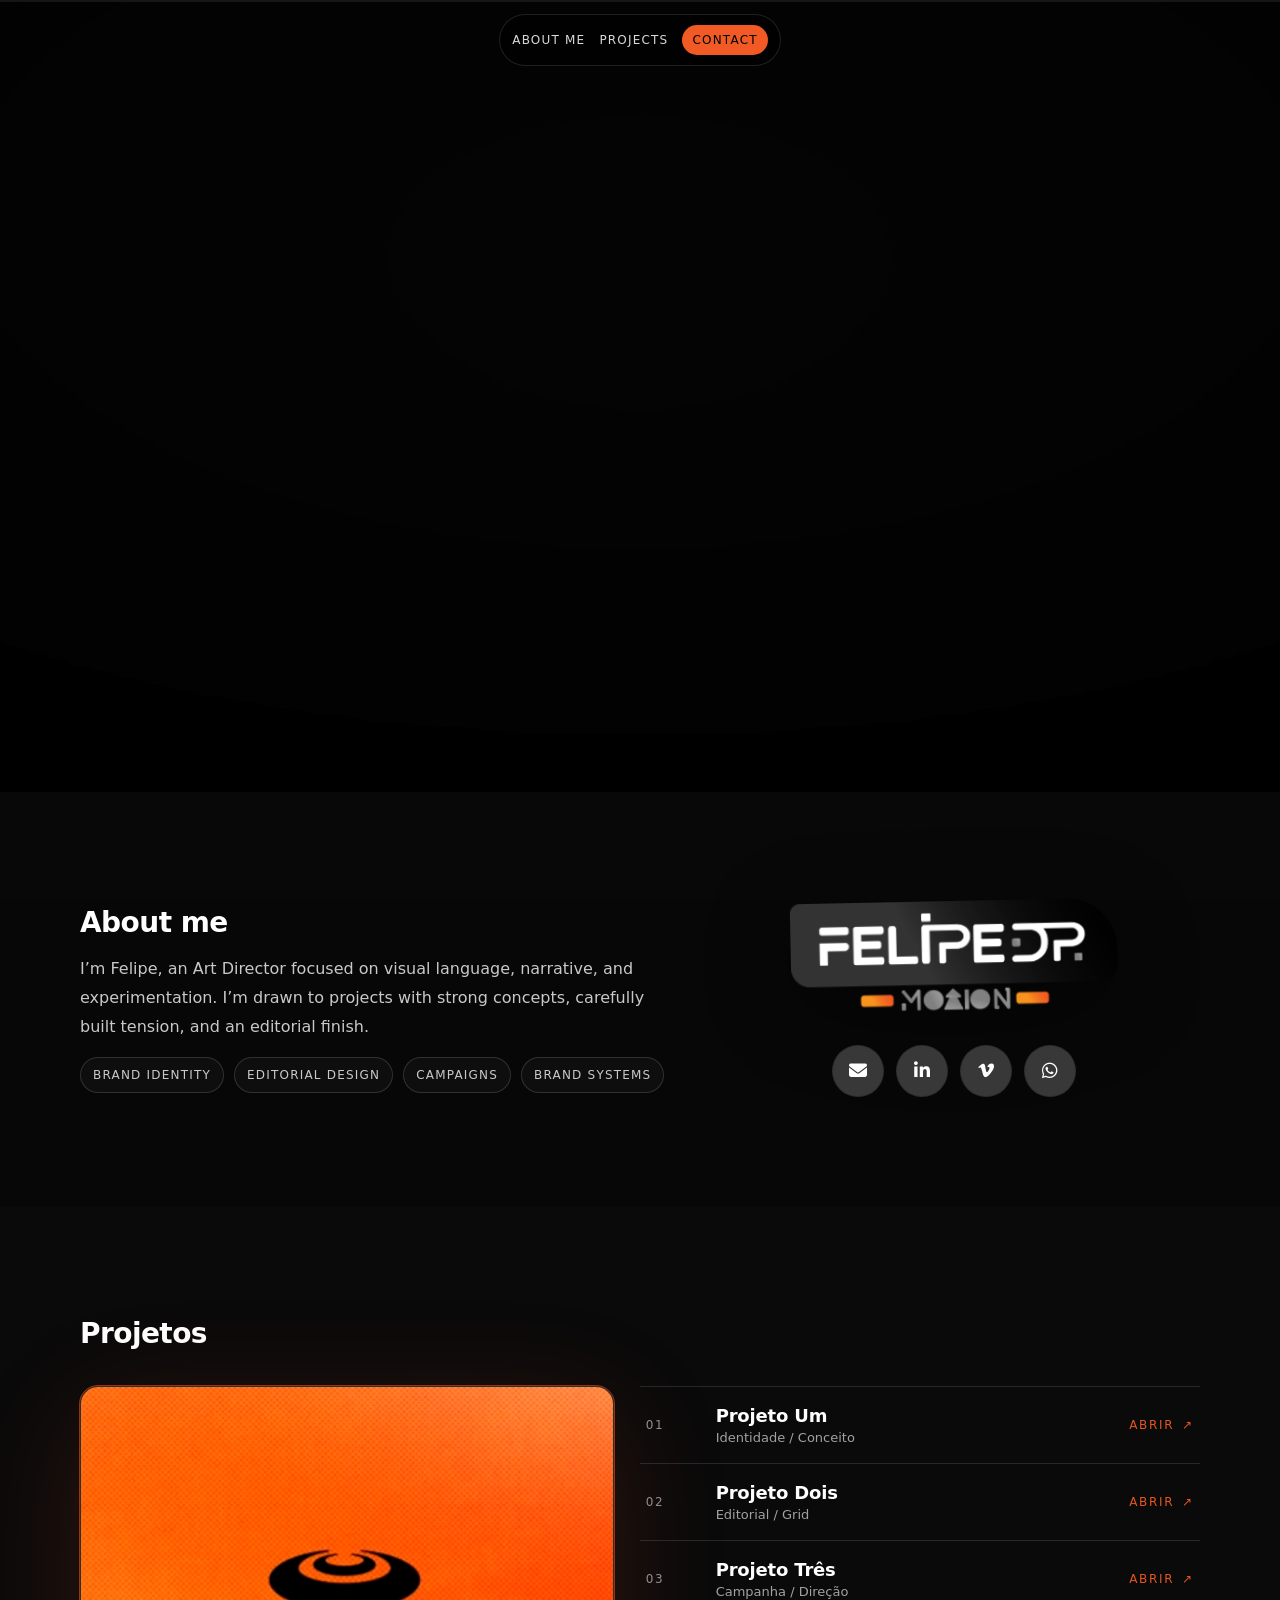
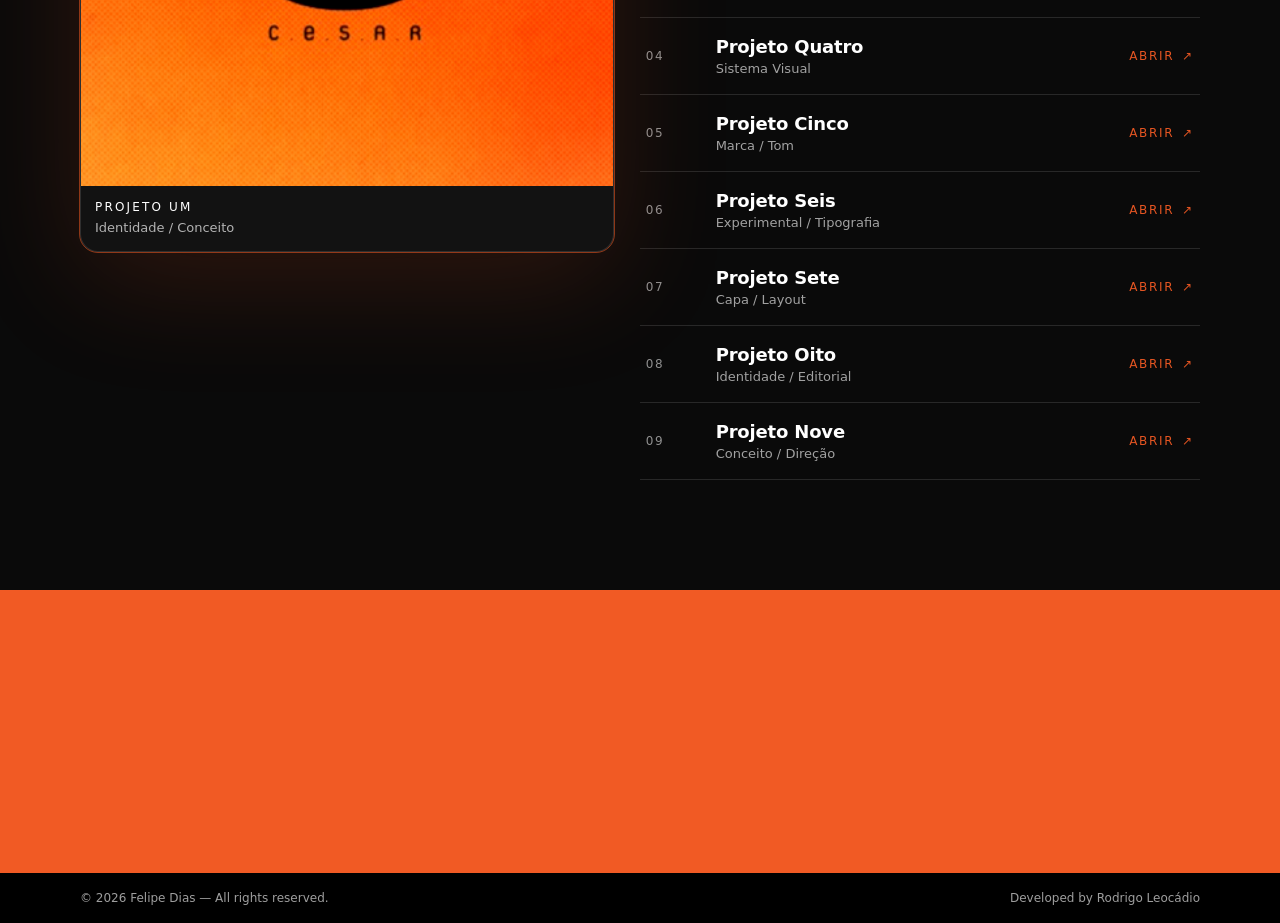
==== index.html @ 82142f61 "art_director_dias_start" ====
<!doctype html>
<html lang="pt-br">
<head>
  <meta charset="utf-8">
  <meta name="viewport" content="width=device-width, initial-scale=1">
  <title>Felipe • Direção de Arte</title>
  <meta name="description" content="Portfólio conceitual de Direção de Arte. Menos ruído. Mais intenção.">

  <!-- Font Awesome -->
  <link
    rel="stylesheet"
    href="https://cdnjs.cloudflare.com/ajax/libs/font-awesome/6.5.1/css/all.min.css"
    crossorigin="anonymous"
    referrerpolicy="no-referrer"
>

  <link rel="stylesheet" href="assets/css/styles.css">
</head>

<body>
  <!-- Scroll progress -->
  <div class="scroll-progress" aria-hidden="true">
    <div class="scroll-progress__bar" id="progressBar"></div>
  </div>

  <!-- Grain overlay -->
  <div class="grain" aria-hidden="true"></div>

  <!-- Header minimal (sem logo e sem nome) -->
  <header class="topbar">
    <nav class="nav nav--solo" aria-label="Navegação principal">
      <a href="#about">About me</a>
      <a href="#projetos">Projects</a>
      <a class="nav__cta" href="#contato">Contact</a>
    </nav>
  </header>

  <main id="top">
    <!-- HERO (somente vídeo) -->
    <section class="hero hero--clean" aria-label="Banner em vídeo">
      <video
        class="hero__video"
        src="assets/video/banner.mp4"
        autoplay
        muted
        loop
        playsinline
        preload="metadata"
      ></video>
      <div class="hero__veil hero__veil--soft" aria-hidden="true"></div>
    </section>

    <!-- ABOUT ME -->
    <section id="about" class="about section">
      <div class="container about__grid">
        <div class="about__left">
          <h2 class="section__title reveal">About me</h2>

          <p class="about__text reveal" style="--d: 120ms;">
            I’m Felipe, an Art Director focused on visual language, narrative, and experimentation.
            I’m drawn to projects with strong concepts, carefully built tension, and an editorial finish.
          </p>

          <div class="about__chips reveal" style="--d: 220ms;">
            <span class="chip">Brand Identity</span>
            <span class="chip">Editorial Design</span>
            <span class="chip">Campaigns</span>
            <span class="chip">Brand Systems</span>
          </div>
        </div>

        <!-- About right: sem card/vidro, só logo + ícones abaixo -->
        <div class="about__right reveal" style="--d: 160ms;">
          <div class="logo-plain">
            <img src="assets/img/logo.png" alt="Logo Felipe"> <br>

            <div class="contact__icons contact__icons--onabout" aria-label="Links de contato">
              <a class="icon-btn" href="mailto:felipe@email.com" aria-label="Email" title="Email">
                <i class="fa-solid fa-envelope"></i>
              </a>

              <a class="icon-btn" href="#" target="_blank" rel="noopener" aria-label="LinkedIn" title="LinkedIn">
                <i class="fa-brands fa-linkedin-in"></i>
              </a>

              <a class="icon-btn" href="#" target="_blank" rel="noopener" aria-label="Vimeo" title="Vimeo">
                <i class="fa-brands fa-vimeo-v"></i>
              </a>

              <a class="icon-btn" href="#" target="_blank" rel="noopener" aria-label="WhatsApp" title="WhatsApp">
                <i class="fa-brands fa-whatsapp"></i>
              </a>
            </div>
          </div>
        </div>
      </div>
    </section>

    <!-- PROJETOS -->
    <section id="projetos" class="projects section">
      <div class="container">
        <div class="projects__head">
          <h2 class="section__title reveal">Projetos</h2>
        </div>

        <div class="projects__layout">
          <aside class="preview reveal" style="--d: 160ms;" aria-hidden="true">
            <div class="preview__media">
              <img id="previewImg" alt="">
            </div>
            <div class="preview__meta">
              <div class="preview__title" id="previewTitle"></div>
              <div class="preview__tag" id="previewTag"></div>
            </div>
          </aside>

          <ol class="project-list" id="projectList"></ol>
        </div>
      </div>
    </section>

    <!-- CONTATO (sem card, centralizado) -->
    <section id="contato" class="contact">
      <div class="container contact__inner reveal">
        <h2 class="contact__title">Contact</h2>

        <div class="contact__icons contact__icons--center" aria-label="Links de contato">
          <a class="icon-btn icon-btn--dark" href="mailto:felipe@email.com" aria-label="Email" title="Email">
            <i class="fa-solid fa-envelope"></i>
          </a>

          <a class="icon-btn icon-btn--dark" href="#" target="_blank" rel="noopener" aria-label="LinkedIn" title="LinkedIn">
            <i class="fa-brands fa-linkedin-in"></i>
          </a>

          <a class="icon-btn icon-btn--dark" href="#" target="_blank" rel="noopener" aria-label="Vimeo" title="Vimeo">
            <i class="fa-brands fa-vimeo-v"></i>
          </a>

          <a class="icon-btn icon-btn--dark" href="#" target="_blank" rel="noopener" aria-label="WhatsApp" title="WhatsApp">
            <i class="fa-brands fa-whatsapp"></i>
          </a>
        </div>
      </div>
    </section>

    <footer class="footer">
      <div class="container footer__inner">
        <span class="muted">
          © <span id="year"></span> Felipe Dias — All rights reserved.</span>

        <span class="muted">
          Developed by
          <a
            href="https://www.linkedin.com/in/rdleocadio/"
            target="_blank"
            rel="noopener noreferrer"
            aria-label="LinkedIn de Rodrigo Leocádio"
          >
            Rodrigo Leocádio
          </a>
        </span>
      </div>
    </footer>
  </main>

  <script src="assets/js/main.js"></script>
</body>
</html>
---- assets/css/styles.css ----
:root{
  --orange:#F15A24;
  --black:#000000;

  --bg:#070707;
  --ink:#ffffff;

  --radius:18px;
  --shadow: 0 18px 70px rgba(0,0,0,.45);

  --container: 1120px;
}

*{ box-sizing:border-box; }
html{ scroll-behavior:smooth; }

body{
  margin:0;
  font-family: ui-sans-serif, system-ui, -apple-system, Segoe UI, Roboto, Helvetica, Arial;
  background: var(--bg);
  color: var(--ink);
  overflow-x: hidden;
}

a{ color:inherit; text-decoration:none; }
.container{ width:min(var(--container), calc(100% - 40px)); margin:0 auto; }

.muted{ color: rgba(255,255,255,.62); }

.scroll-progress{
  position:fixed; inset:0 0 auto 0;
  height:2px;
  background: rgba(255,255,255,.08);
  z-index: 1000;
}
.scroll-progress__bar{
  height:100%;
  width:0%;
  background: var(--orange);
  transform-origin: left center;
}

.grain{
  position:fixed; inset:0;
  pointer-events:none;
  z-index: 3;
  opacity:.14;
  background-image: url("data:image/svg+xml,%3Csvg xmlns='http://www.w3.org/2000/svg' width='260' height='260'%3E%3Cfilter id='n'%3E%3CfeTurbulence type='fractalNoise' baseFrequency='.9' numOctaves='3' stitchTiles='stitch'/%3E%3C/filter%3E%3Crect width='260' height='260' filter='url(%23n)' opacity='.7'/%3E%3C/svg%3E");
  mix-blend-mode: overlay;
}

.topbar{
  position:fixed;
  top:14px; left:0; right:0;
  z-index: 900;
  display:flex;
  justify-content:center;
  padding: 0 18px;
  pointer-events:none;
}
.topbar > *{ pointer-events:auto; }

.nav{
  display:flex;
  align-items:center;
  gap:14px;
  padding:10px 12px;
  border: 1px solid rgba(255,255,255,.12);
  border-radius: 999px;
  background: rgba(0,0,0,.40);
  backdrop-filter: blur(12px);
}

.nav a{
  font-size: 12px;
  letter-spacing:.10em;
  text-transform: uppercase;
  opacity:.85;
  transition: opacity .2s ease, transform .2s ease;
}
.nav a:hover{
  opacity: 1;
  transform: translateY(-1px);
}
.nav__cta{
  color: var(--black);
  background: var(--orange);
  padding: 8px 10px;
  border-radius: 999px;
  opacity: 1 !important;
}

.hero{
  position:relative;
  min-height: 88svh;
  overflow:hidden;
  isolation:isolate;
}
.hero__video{
  position:absolute; inset:0;
  width:100%;
  height:100%;
  object-fit:cover;
  z-index: 0;
  transform: scale(1.06);
  filter: contrast(1.08) saturate(.95);
  will-change: transform;
}
.hero__veil{
  position:absolute; inset:0;
  z-index:1;
}
.hero__veil--soft{
  background:
    radial-gradient(1000px 520px at 50% 45%, rgba(0,0,0,.12), rgba(0,0,0,.72)),
    linear-gradient(180deg, rgba(0,0,0,.22), rgba(0,0,0,.72));
}

.section{ padding: 110px 0; }
.section__title{
  margin:0 0 10px 0;
  font-size: 28px;
  letter-spacing: -0.02em;
}
.section__sub{
  margin:0;
  color: rgba(255,255,255,.65);
  max-width: 65ch;
}

.about{ background: #070707; }
.about__grid{
  display:grid;
  grid-template-columns: 1.1fr .9fr;
  gap: 26px;
  align-items:center;
}
.about__text{
  color: rgba(255,255,255,.78);
  line-height: 1.8;
  max-width: 70ch;
}
.about__chips{
  display:flex;
  flex-wrap:wrap;
  gap:10px;
  margin-top: 14px;
}
.chip{
  border: 1px solid rgba(255,255,255,.14);
  background: rgba(255,255,255,.03);
  border-radius: 999px;
  padding: 10px 12px;
  font-size: 12px;
  letter-spacing:.10em;
  text-transform: uppercase;
  color: rgba(255,255,255,.78);
}

.logo-plain{
  display:flex;
  flex-direction:column;
  align-items:center;
  text-align:center;
  gap: 14px;
}
.logo-plain br{ display:none; }

.logo-plain img{
  width: min(320px, 78%);
  height: auto;
  object-fit: contain;
  display:block;
  filter: drop-shadow(0 18px 40px rgba(0,0,0,.45));
  transform: rotate(-1.2deg) scale(1.02);
  transition: transform .28s cubic-bezier(.2,.9,.2,1), filter .28s cubic-bezier(.2,.9,.2,1);
}
.logo-plain:hover img{
  transform: rotate(-0.2deg) scale(1.035) translateY(-1px);
  filter: drop-shadow(0 22px 58px rgba(0,0,0,.55));
}

.contact__icons{
  display:flex;
  gap: 12px;
  flex-wrap:wrap;
  justify-content:center;
}
.contact__icons--onabout{ justify-content:flex-start; }
.contact__icons--center{ justify-content:center; }

.logo-plain .contact__icons{
  justify-content:center;
  position: relative;
  padding-top: 22px;
}

.logo-plain .contact__icons::before{
  content:"";
  position:absolute;
  top: 0;
  left: 50%;
  width: min(280px, 74%);
  height: 7px;
  border-radius: 999px;
  background: var(--orange);
  opacity: 0;
  transform: translateX(-50%) scaleX(0);
  transform-origin: left center;
  transition: opacity .18s ease, transform .55s cubic-bezier(.2,.9,.2,1);
}

.logo-plain:hover .contact__icons::before{
  opacity: .95;
  transform: translateX(-50%) scaleX(1);
  animation: drawLine 650ms cubic-bezier(.2,.9,.2,1) both;
}

@keyframes drawLine{
  0%   { transform: translateX(-50%) scaleX(0); }
  70%  { transform: translateX(-50%) scaleX(1.03); }
  100% { transform: translateX(-50%) scaleX(1); }
}

.projects{ background: #0a0a0a; }
.projects__head{
  display:flex;
  align-items:flex-end;
  justify-content:space-between;
  gap: 20px;
  flex-wrap:wrap;
}
.projects__layout{
  margin-top: 26px;
  display:grid;
  grid-template-columns: 1fr 1.05fr;
  gap: 26px;
  align-items:start;
}

.preview{
  position: sticky;
  top: 96px;
  border-radius: var(--radius);
  overflow:hidden;
  border: 1px solid rgba(255,255,255,.12);
  background: rgba(255,255,255,.035);
  box-shadow: var(--shadow);
  transform: translateY(0);
  transition: box-shadow .25s ease, outline-color .25s ease, transform .25s ease;
}
.preview.is-active{
  outline: 1px solid rgba(241,90,36,.55);
  box-shadow: 0 28px 120px rgba(241,90,36,.16);
  transform: translateY(-2px);
}
.preview__media{
  aspect-ratio: 4 / 3;
  background: rgba(255,255,255,.06);
  overflow:hidden;
}
.preview__media img{
  width:100%;
  height:100%;
  object-fit: cover;
  display:block;
  transform: scale(1.06);
  filter: contrast(1.08) saturate(.96);
  transition: transform .35s ease, filter .35s ease;
  will-change: transform;
}
.preview.is-active .preview__media img{
  transform: scale(1.12);
  filter: contrast(1.10) saturate(1.02);
}
.preview__meta{
  padding: 14px 14px 16px 14px;
  display:flex;
  flex-direction:column;
  gap:6px;
}
.preview__title{
  font-size: 12px;
  letter-spacing:.18em;
  text-transform: uppercase;
}
.preview__tag{
  color: rgba(255,255,255,.68);
  font-size: 13px;
}

.project-list{
  list-style:none;
  padding:0;
  margin:0;
  border-top: 1px solid rgba(255,255,255,.12);
}
.project{
  padding: 18px 6px;
  border-bottom: 1px solid rgba(255,255,255,.12);
  display:grid;
  grid-template-columns: 56px 1fr auto;
  gap: 14px;
  align-items:center;
  cursor:pointer;
  transition: background .18s ease, transform .18s ease;
}
.project:hover{
  background: rgba(255,255,255,.035);
  transform: translateY(-1px);
}
.project__n{
  color: rgba(255,255,255,.55);
  font-size: 12px;
  letter-spacing:.14em;
}
.project__title{
  font-size: 18px;
  letter-spacing: -0.01em;
  margin:0;
}
.project__meta{
  color: rgba(255,255,255,.62);
  font-size: 13px;
  margin-top: 4px;
}
.project__cta{
  font-size: 12px;
  letter-spacing:.14em;
  text-transform: uppercase;
  color: var(--orange);
  opacity: .95;
}
.project__cta::after{
  content:"↗";
  margin-left: 8px;
}

.contact{
  background: var(--orange);
  color: var(--black);
  padding: 90px 0;
}
.contact__inner{
  padding: 0;
  background: transparent;
  border: 0;
  backdrop-filter: none;
  display:flex;
  flex-direction:column;
  align-items:center;
  justify-content:center;
  text-align:center;
  gap: 18px;
}
.contact__title{
  margin:0;
  font-size: clamp(26px, 2.2vw, 38px);
  letter-spacing: -0.02em;
}

.icon-btn{
  width: 52px;
  height: 52px;
  display:grid;
  place-items:center;
  border-radius: 999px;
  border: 1px solid rgba(0,0,0,.18);
  background: rgba(255,255,255,.20);
  transition: transform .18s ease, background .18s ease, box-shadow .18s ease, border-color .18s ease, color .18s ease;
}
.icon-btn i{ font-size: 18px; }
.icon-btn:hover{
  transform: translateY(-2px) scale(1.03);
  background: rgba(255,255,255,.35);
  border-color: rgba(0,0,0,.26);
  box-shadow: 0 18px 40px rgba(0,0,0,.20);
}
.icon-btn--dark{
  background: rgba(0,0,0,.12);
  border-color: rgba(0,0,0,.22);
}
.icon-btn--dark:hover{
  background: rgba(0,0,0,.18);
}

.logo-plain .icon-btn:hover{
  border-color: var(--orange);
  color: var(--orange);
  background: rgba(241,90,36,.12);
  box-shadow: 0 12px 32px rgba(241,90,36,.25);
}

.footer{
  padding: 18px 0;
  background: #000;
}
.footer__inner{
  display:flex;
  justify-content:space-between;
  gap: 14px;
  flex-wrap:wrap;
  color: rgba(255,255,255,.62);
  font-size: 12px;
}

.reveal{
  opacity:0;
  transform: translateY(26px) scale(.985);
  filter: blur(10px);
  transition: opacity .85s cubic-bezier(.2,.9,.2,1), transform .85s cubic-bezier(.2,.9,.2,1), filter .85s cubic-bezier(.2,.9,.2,1);
  transition-delay: var(--d, 0ms);
  will-change: transform, opacity, filter;
}
.reveal.is-in{
  opacity:1;
  transform: translateY(0) scale(1);
  filter: blur(0);
}

@media (max-width: 980px){
  .projects__layout{ grid-template-columns: 1fr; }
  .preview{ position: relative; top: auto; order: 2; }
  .about__grid{ grid-template-columns: 1fr; }
  .nav{ display:none; }
  .topbar{ justify-content: flex-start; }
  .hero{ min-height: 72svh; }
  .logo-plain{ align-items:center; }
}

@media (max-width: 520px){
  .project{ grid-template-columns: 44px 1fr; }
  .project__cta{ display:none; }
  .logo-plain .contact__icons::before{
    width: min(240px, 78%);
    height: 7px;
  }
}

@media (prefers-reduced-motion: reduce){
  html{ scroll-behavior:auto; }
  .reveal{
    transition:none;
    transform:none;
    filter:none;
    opacity:1;
  }
  .logo-plain img{ transition:none; transform:none; }
  .logo-plain:hover img{ transform:none; }
  .logo-plain .contact__icons::before{
    animation:none;
    opacity:.95;
    transform: translateX(-50%) scaleX(1);
    transition:none;
  }
  .preview__media img{ transition:none; transform:none; }
  .icon-btn{ transition:none; }
}
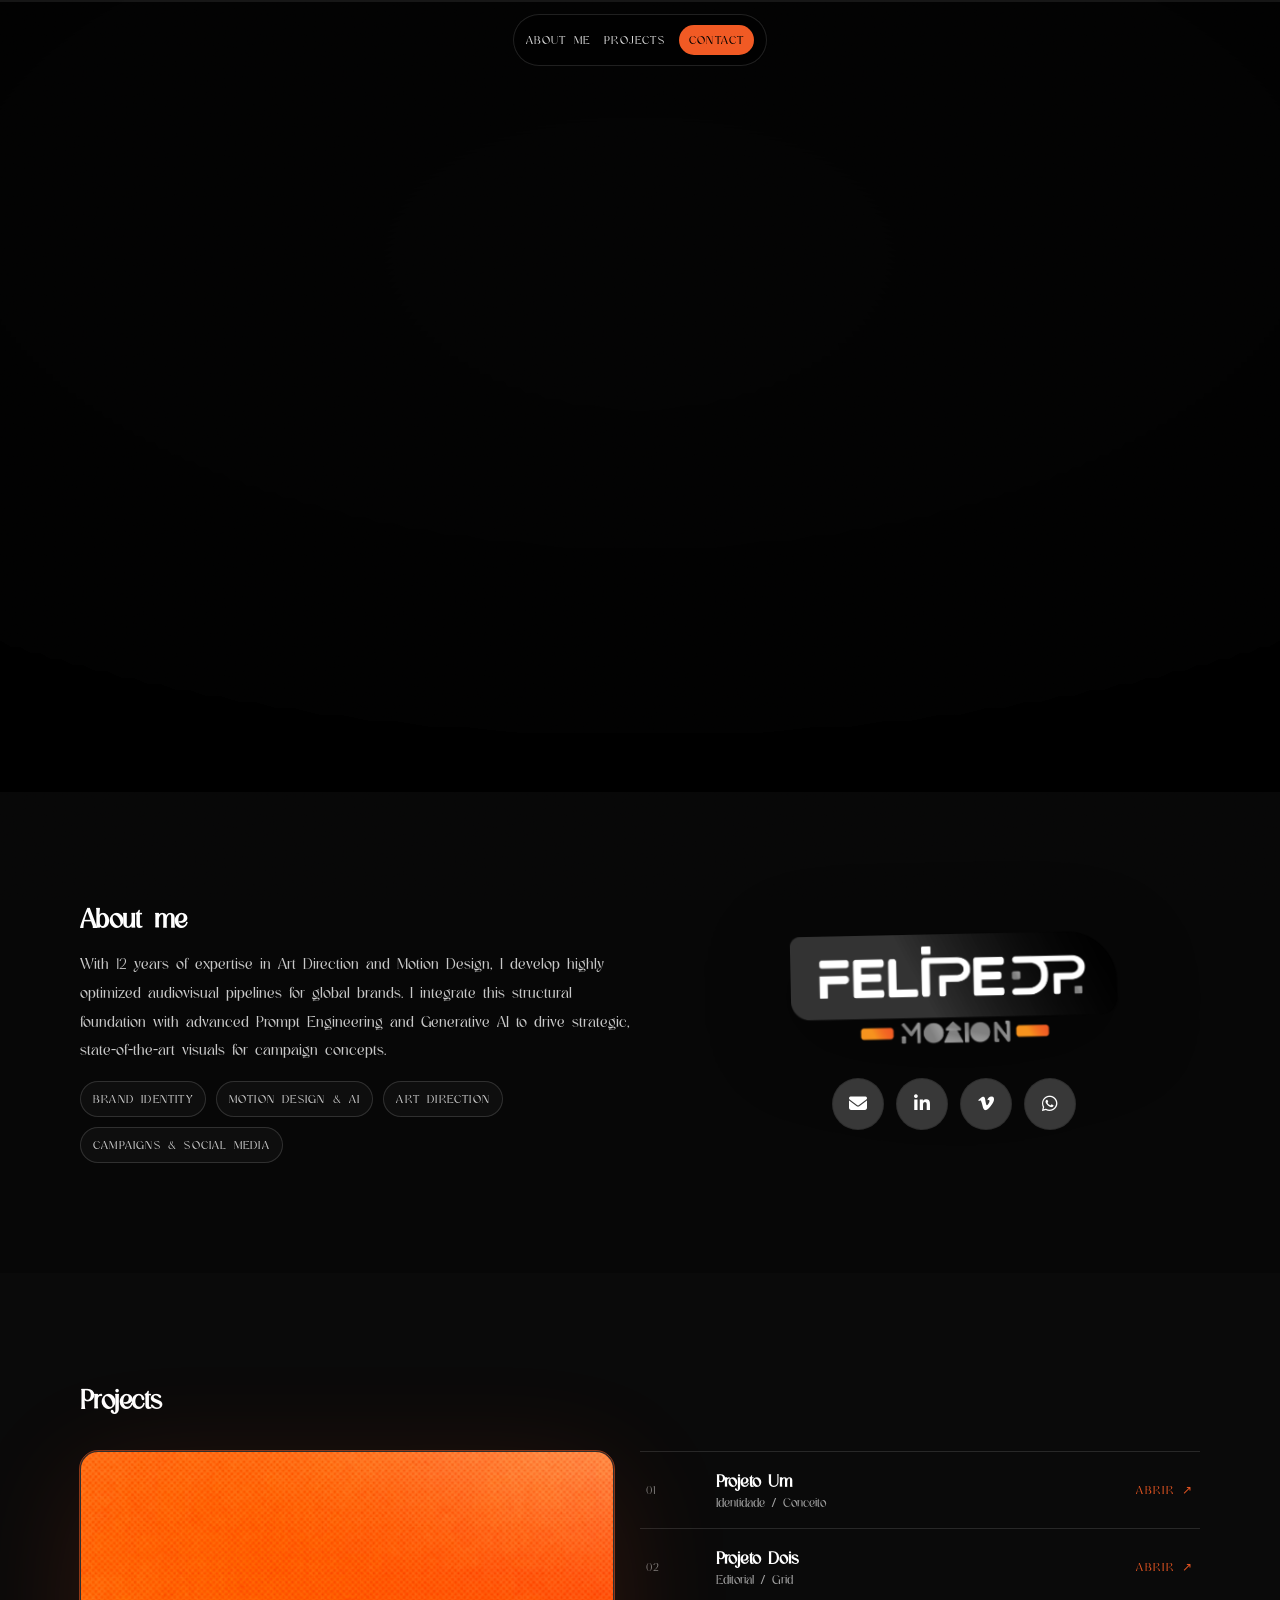
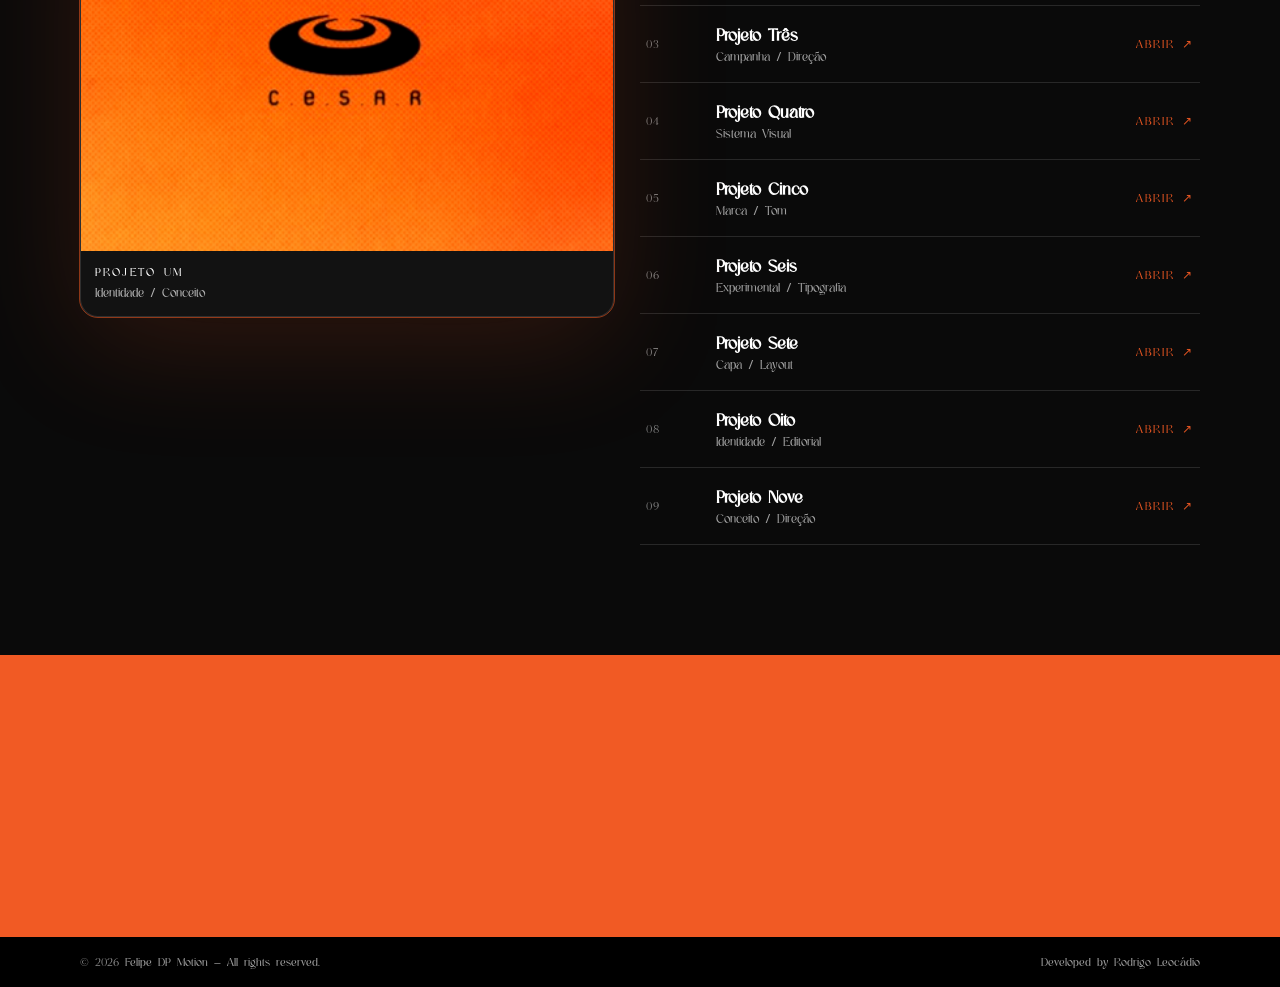
==== commit b3bc112d: "Revise content in index.html for branding update Updated the title and contact information, revised " ====
--- a/index.html
+++ b/index.html
@@ -3,7 +3,7 @@
 <head>
   <meta charset="utf-8">
   <meta name="viewport" content="width=device-width, initial-scale=1">
-  <title>Felipe • Direção de Arte</title>
+  <title>Felipe DP • Motion & Art Direction</title>
   <meta name="description" content="Portfólio conceitual de Direção de Arte. Menos ruído. Mais intenção.">
 
   <!-- Font Awesome -->
@@ -57,15 +57,15 @@
           <h2 class="section__title reveal">About me</h2>
 
           <p class="about__text reveal" style="--d: 120ms;">
-            I’m Felipe, an Art Director focused on visual language, narrative, and experimentation.
-            I’m drawn to projects with strong concepts, carefully built tension, and an editorial finish.
+            With 12 years of expertise in Art Direction and Motion Design, I develop highly optimized audiovisual pipelines for global brands.
+I integrate this structural foundation with advanced Prompt Engineering and Generative AI to drive strategic, state-of-the-art visuals for campaign concepts.
           </p>
 
           <div class="about__chips reveal" style="--d: 220ms;">
             <span class="chip">Brand Identity</span>
-            <span class="chip">Editorial Design</span>
-            <span class="chip">Campaigns</span>
-            <span class="chip">Brand Systems</span>
+            <span class="chip">Motion Design & AI</span>
+            <span class="chip">Art Direction</span>
+            <span class="chip">Campaigns & Social Media</span>
           </div>
         </div>
 
@@ -75,19 +75,19 @@
             <img src="assets/img/logo.png" alt="Logo Felipe"> <br>
 
             <div class="contact__icons contact__icons--onabout" aria-label="Links de contato">
-              <a class="icon-btn" href="mailto:felipe@email.com" aria-label="Email" title="Email">
+              <a class="icon-btn" href="mailto:felipedpmotion@gmail.com" aria-label="Email" title="Email">
                 <i class="fa-solid fa-envelope"></i>
               </a>
 
-              <a class="icon-btn" href="#" target="_blank" rel="noopener" aria-label="LinkedIn" title="LinkedIn">
+              <a class="icon-btn" href="https://www.linkedin.com/in/felipe-dias-pereira/" target="_blank" rel="noopener" aria-label="LinkedIn" title="LinkedIn">
                 <i class="fa-brands fa-linkedin-in"></i>
               </a>
 
-              <a class="icon-btn" href="#" target="_blank" rel="noopener" aria-label="Vimeo" title="Vimeo">
+              <a class="icon-btn" href="https://vimeo.com/felipedpmotion" target="_blank" rel="noopener" aria-label="Vimeo" title="Vimeo">
                 <i class="fa-brands fa-vimeo-v"></i>
               </a>
 
-              <a class="icon-btn" href="#" target="_blank" rel="noopener" aria-label="WhatsApp" title="WhatsApp">
+              <a class="icon-btn" href="https://api.whatsapp.com/send/?phone=5511969027388&text&type=phone_number&app_absent=0" target="_blank" rel="noopener" aria-label="WhatsApp" title="WhatsApp">
                 <i class="fa-brands fa-whatsapp"></i>
               </a>
             </div>
@@ -100,7 +100,7 @@
     <section id="projetos" class="projects section">
       <div class="container">
         <div class="projects__head">
-          <h2 class="section__title reveal">Projetos</h2>
+          <h2 class="section__title reveal">Projects</h2>
         </div>
 
         <div class="projects__layout">
@@ -125,19 +125,19 @@
         <h2 class="contact__title">Contact</h2>
 
         <div class="contact__icons contact__icons--center" aria-label="Links de contato">
-          <a class="icon-btn icon-btn--dark" href="mailto:felipe@email.com" aria-label="Email" title="Email">
+          <a class="icon-btn icon-btn--dark" href="mailto:felipedpmotion@gmail.com" aria-label="Email" title="Email">
             <i class="fa-solid fa-envelope"></i>
           </a>
 
-          <a class="icon-btn icon-btn--dark" href="#" target="_blank" rel="noopener" aria-label="LinkedIn" title="LinkedIn">
+          <a class="icon-btn icon-btn--dark" href="https://www.linkedin.com/in/felipe-dias-pereira/" target="_blank" rel="noopener" aria-label="LinkedIn" title="LinkedIn">
             <i class="fa-brands fa-linkedin-in"></i>
           </a>
 
-          <a class="icon-btn icon-btn--dark" href="#" target="_blank" rel="noopener" aria-label="Vimeo" title="Vimeo">
+          <a class="icon-btn icon-btn--dark" href="https://vimeo.com/felipedpmotion" target="_blank" rel="noopener" aria-label="Vimeo" title="Vimeo">
             <i class="fa-brands fa-vimeo-v"></i>
           </a>
 
-          <a class="icon-btn icon-btn--dark" href="#" target="_blank" rel="noopener" aria-label="WhatsApp" title="WhatsApp">
+          <a class="icon-btn icon-btn--dark" href="https://api.whatsapp.com/send/?phone=5511969027388&text&type=phone_number&app_absent=0" target="_blank" rel="noopener" aria-label="WhatsApp" title="WhatsApp">
             <i class="fa-brands fa-whatsapp"></i>
           </a>
         </div>
@@ -147,7 +147,7 @@
     <footer class="footer">
       <div class="container footer__inner">
         <span class="muted">
-          © <span id="year"></span> Felipe Dias — All rights reserved.</span>
+          © <span id="year"></span> Felipe DP Motion — All rights reserved.</span>
 
         <span class="muted">
           Developed by
--- a/assets/css/styles.css
+++ b/assets/css/styles.css
@@ -11,12 +11,20 @@
   --container: 1120px;
 }
 
+@font-face{
+  font-family: "FelipeFont";
+  src: url("../fonts/FelipeFont-Regular.otf") format("opentype");
+  font-weight: 400;
+  font-style: normal;
+  font-display: swap;
+}
+
 *{ box-sizing:border-box; }
 html{ scroll-behavior:smooth; }
 
 body{
   margin:0;
-  font-family: ui-sans-serif, system-ui, -apple-system, Segoe UI, Roboto, Helvetica, Arial;
+  font-family: "FelipeFont", ui-sans-serif, system-ui, -apple-system, Segoe UI, Roboto, Helvetica, Arial;
   background: var(--bg);
   color: var(--ink);
   overflow-x: hidden;
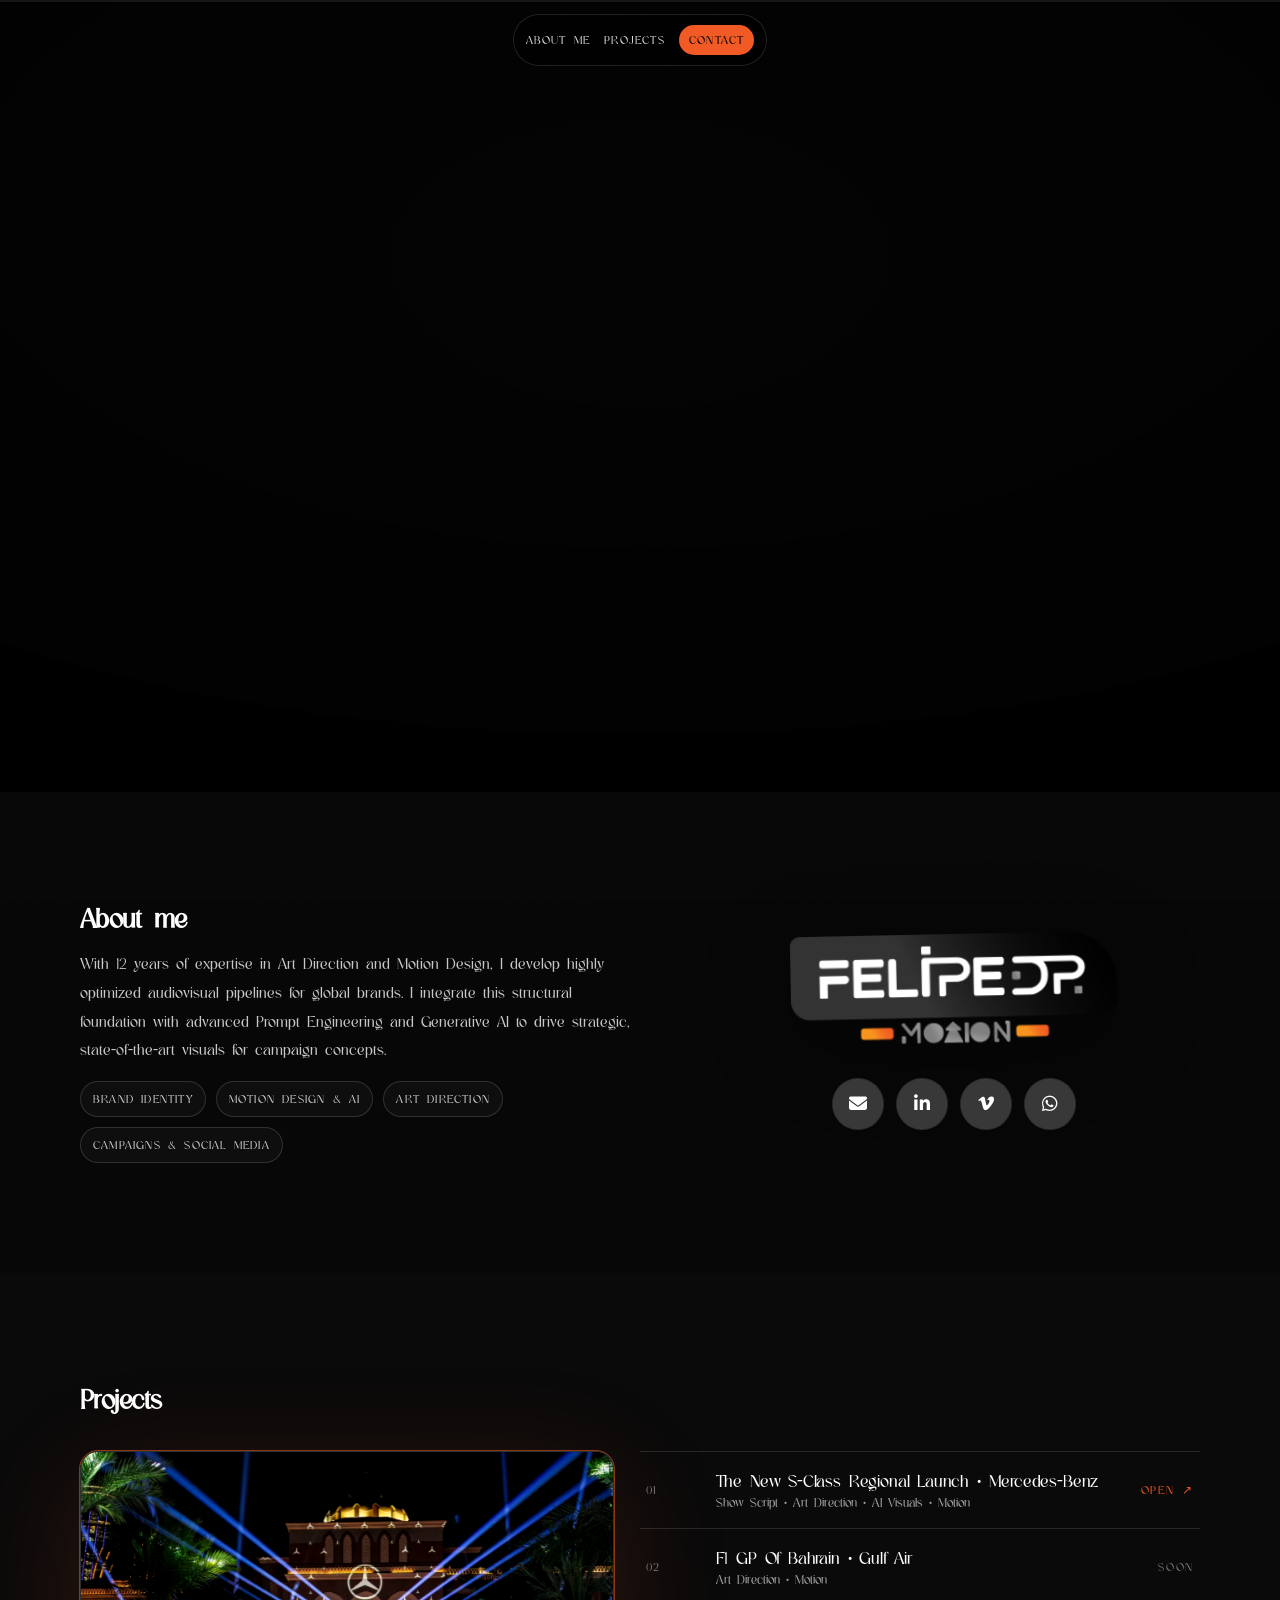
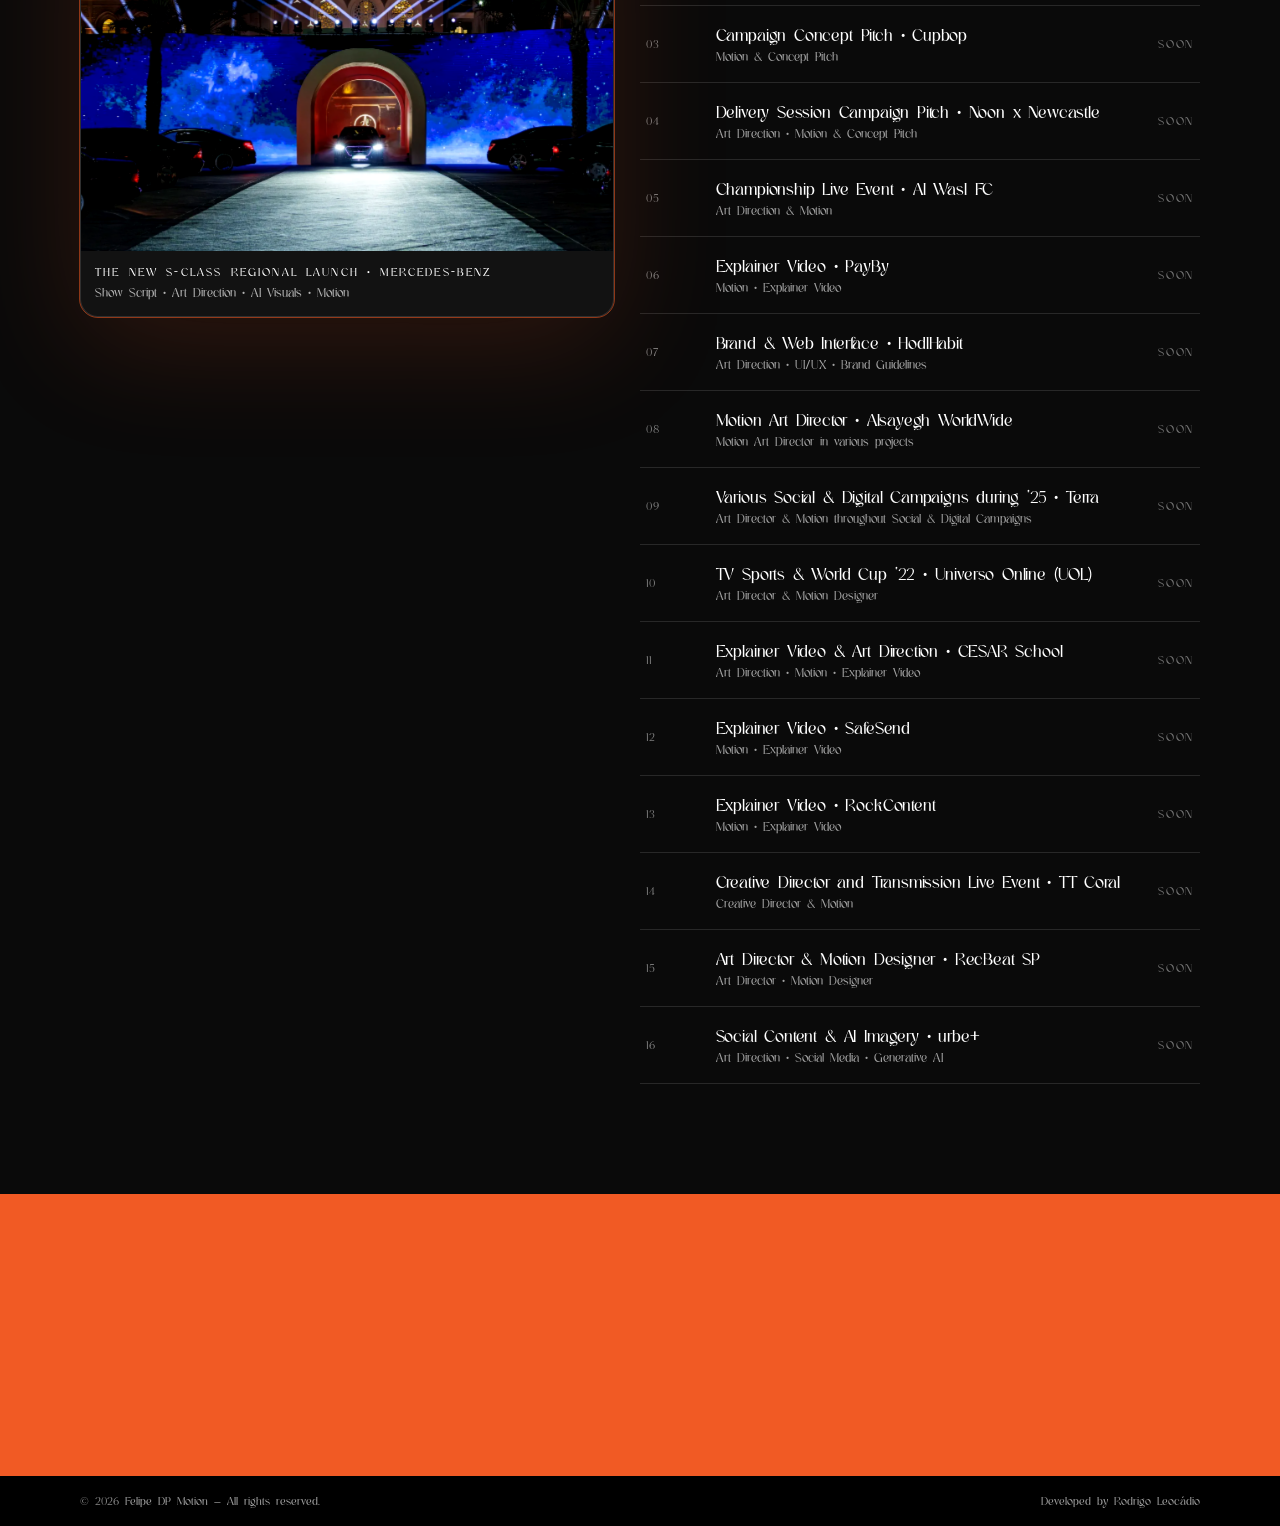
==== commit 60e0db33: "Case page system (layouts B/C) + S-Class case as p01 - scripts/build.py: optimizes project media and" ====
--- a/index.html
+++ b/index.html
@@ -1,10 +1,10 @@
 <!doctype html>
-<html lang="pt-br">
+<html lang="en">
 <head>
   <meta charset="utf-8">
   <meta name="viewport" content="width=device-width, initial-scale=1">
   <title>Felipe DP • Motion & Art Direction</title>
-  <meta name="description" content="Portfólio conceitual de Direção de Arte. Menos ruído. Mais intenção.">
+  <meta name="description" content="Felipe Dias — Art Director & Motion Designer. Live events, campaigns and generative AI for global brands.">
 
   <!-- Font Awesome -->
   <link
@@ -164,6 +164,7 @@
     </footer>
   </main>
 
+  <script src="assets/js/projects-data.js"></script>
   <script src="assets/js/main.js"></script>
 </body>
 </html>
--- a/assets/css/styles.css
+++ b/assets/css/styles.css
@@ -304,8 +304,10 @@
   border-top: 1px solid rgba(255,255,255,.12);
 }
 .project{
+  border-bottom: 1px solid rgba(255,255,255,.12);
+}
+.project__link{
   padding: 18px 6px;
-  border-bottom: 1px solid rgba(255,255,255,.12);
   display:grid;
   grid-template-columns: 56px 1fr auto;
   gap: 14px;
@@ -313,21 +315,27 @@
   cursor:pointer;
   transition: background .18s ease, transform .18s ease;
 }
-.project:hover{
+.project__link:hover, .project__link:focus-visible{
   background: rgba(255,255,255,.035);
   transform: translateY(-1px);
 }
+.project__body{ display:flex; flex-direction:column; }
+.project--soon .project__link{ cursor:default; }
+.project--soon .project__cta{ color: rgba(255,255,255,.45); }
+.project--soon .project__cta::after{ content:""; margin:0; }
 .project__n{
   color: rgba(255,255,255,.55);
   font-size: 12px;
   letter-spacing:.14em;
 }
 .project__title{
+  display:block;
   font-size: 18px;
   letter-spacing: -0.01em;
   margin:0;
 }
 .project__meta{
+  display:block;
   color: rgba(255,255,255,.62);
   font-size: 13px;
   margin-top: 4px;
@@ -437,7 +445,7 @@
 }
 
 @media (max-width: 520px){
-  .project{ grid-template-columns: 44px 1fr; }
+  .project__link{ grid-template-columns: 44px 1fr; }
   .project__cta{ display:none; }
   .logo-plain .contact__icons::before{
     width: min(240px, 78%);
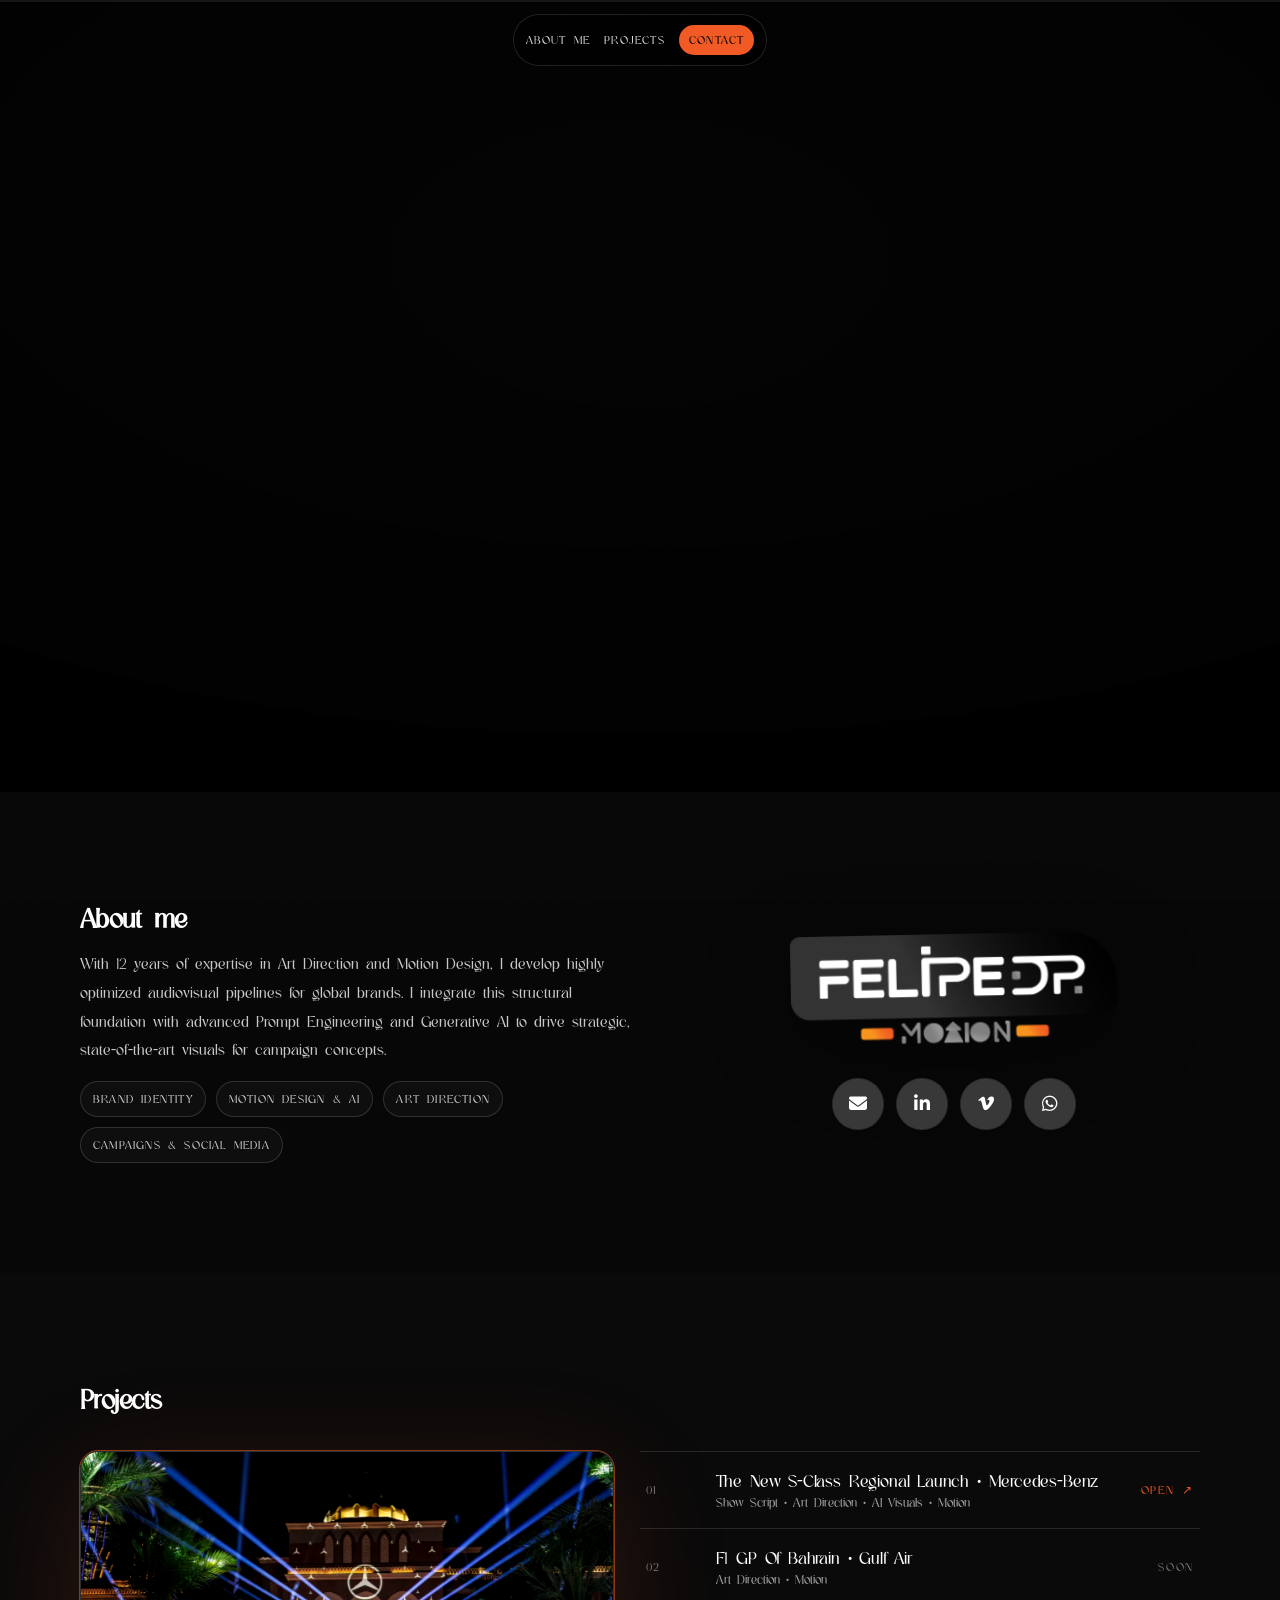
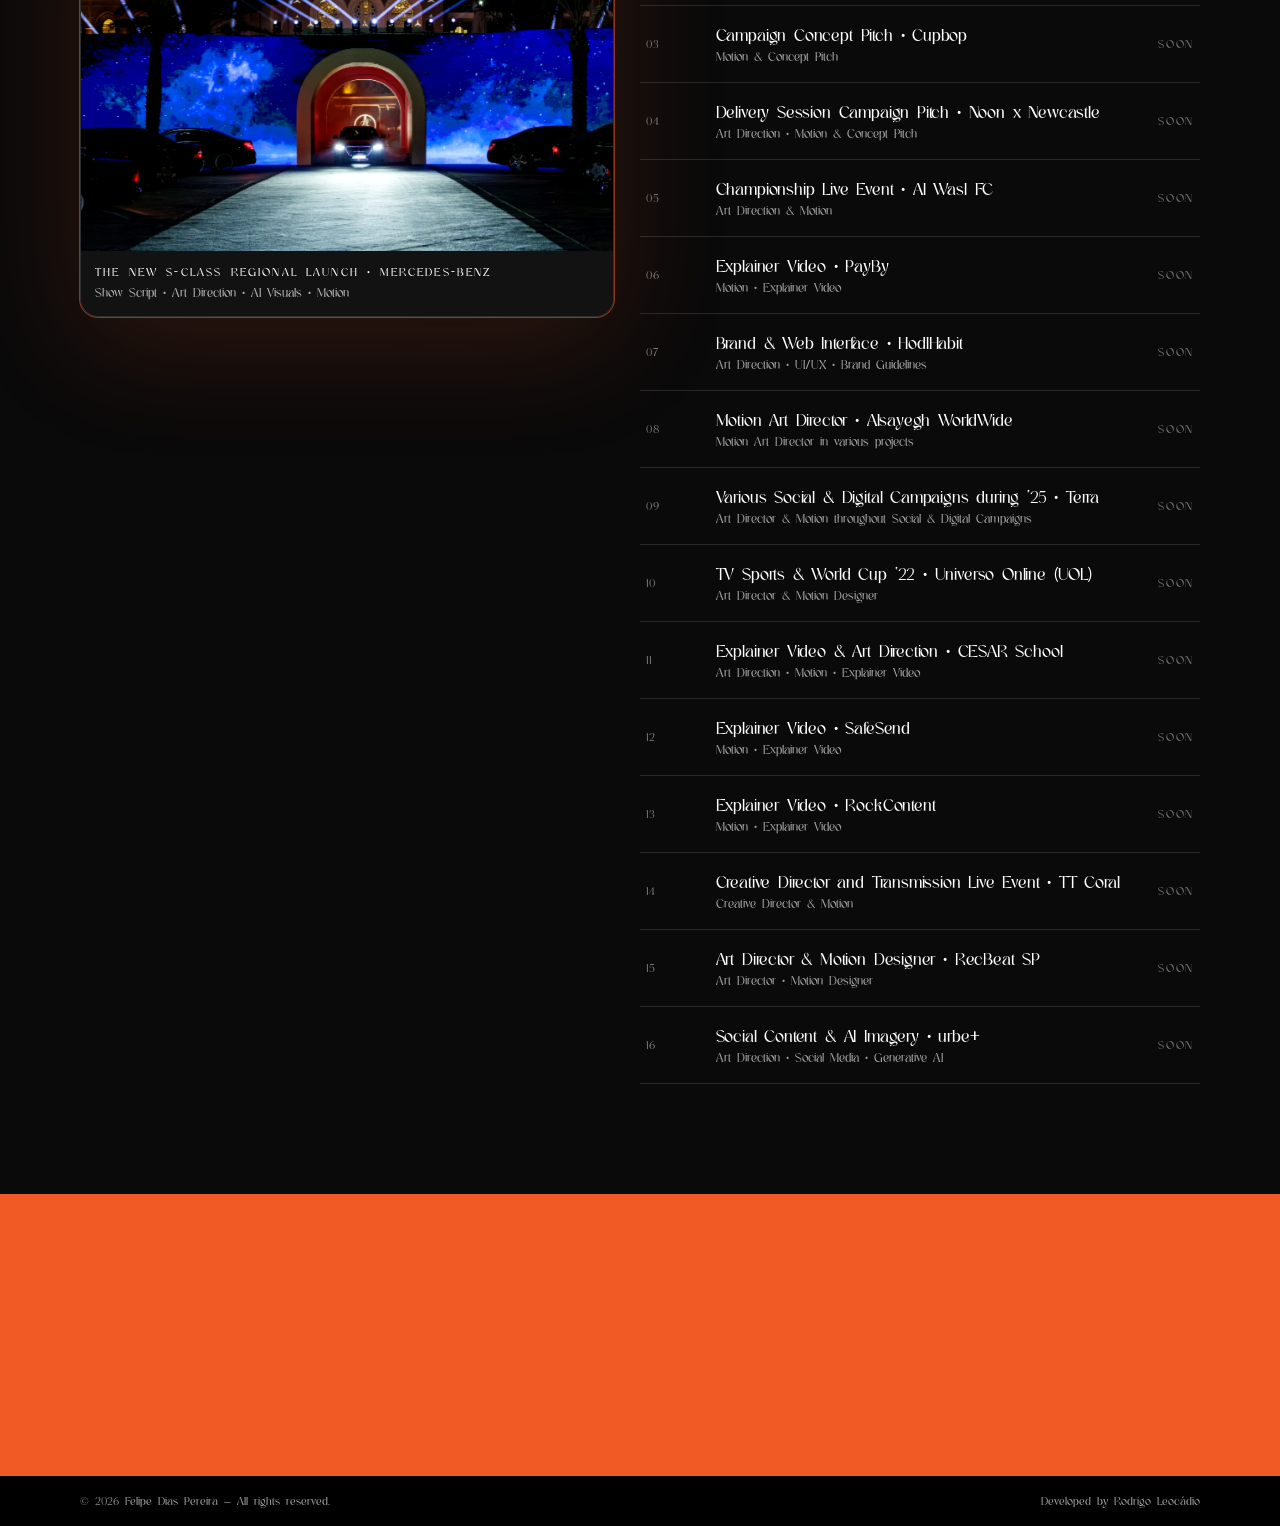
==== commit 51bc814f: "p01: Mercedes-Benz logo behind heading; use full name Felipe Dias Pereira Co-Authored-By: Claude Opu" ====
--- a/index.html
+++ b/index.html
@@ -3,8 +3,8 @@
 <head>
   <meta charset="utf-8">
   <meta name="viewport" content="width=device-width, initial-scale=1">
-  <title>Felipe DP • Motion & Art Direction</title>
-  <meta name="description" content="Felipe Dias — Art Director & Motion Designer. Live events, campaigns and generative AI for global brands.">
+  <title>Felipe Dias Pereira • Art Direction & Motion</title>
+  <meta name="description" content="Felipe Dias Pereira — Art Director & Motion Designer. Live events, campaigns and generative AI for global brands.">
 
   <!-- Font Awesome -->
   <link
@@ -72,7 +72,7 @@
         <!-- About right: sem card/vidro, só logo + ícones abaixo -->
         <div class="about__right reveal" style="--d: 160ms;">
           <div class="logo-plain">
-            <img src="assets/img/logo.png" alt="Logo Felipe"> <br>
+            <img src="assets/img/logo.png" alt="Felipe Dias Pereira — logo"> <br>
 
             <div class="contact__icons contact__icons--onabout" aria-label="Links de contato">
               <a class="icon-btn" href="mailto:felipedpmotion@gmail.com" aria-label="Email" title="Email">
@@ -147,7 +147,7 @@
     <footer class="footer">
       <div class="container footer__inner">
         <span class="muted">
-          © <span id="year"></span> Felipe DP Motion — All rights reserved.</span>
+          © <span id="year"></span> Felipe Dias Pereira — All rights reserved.</span>
 
         <span class="muted">
           Developed by
